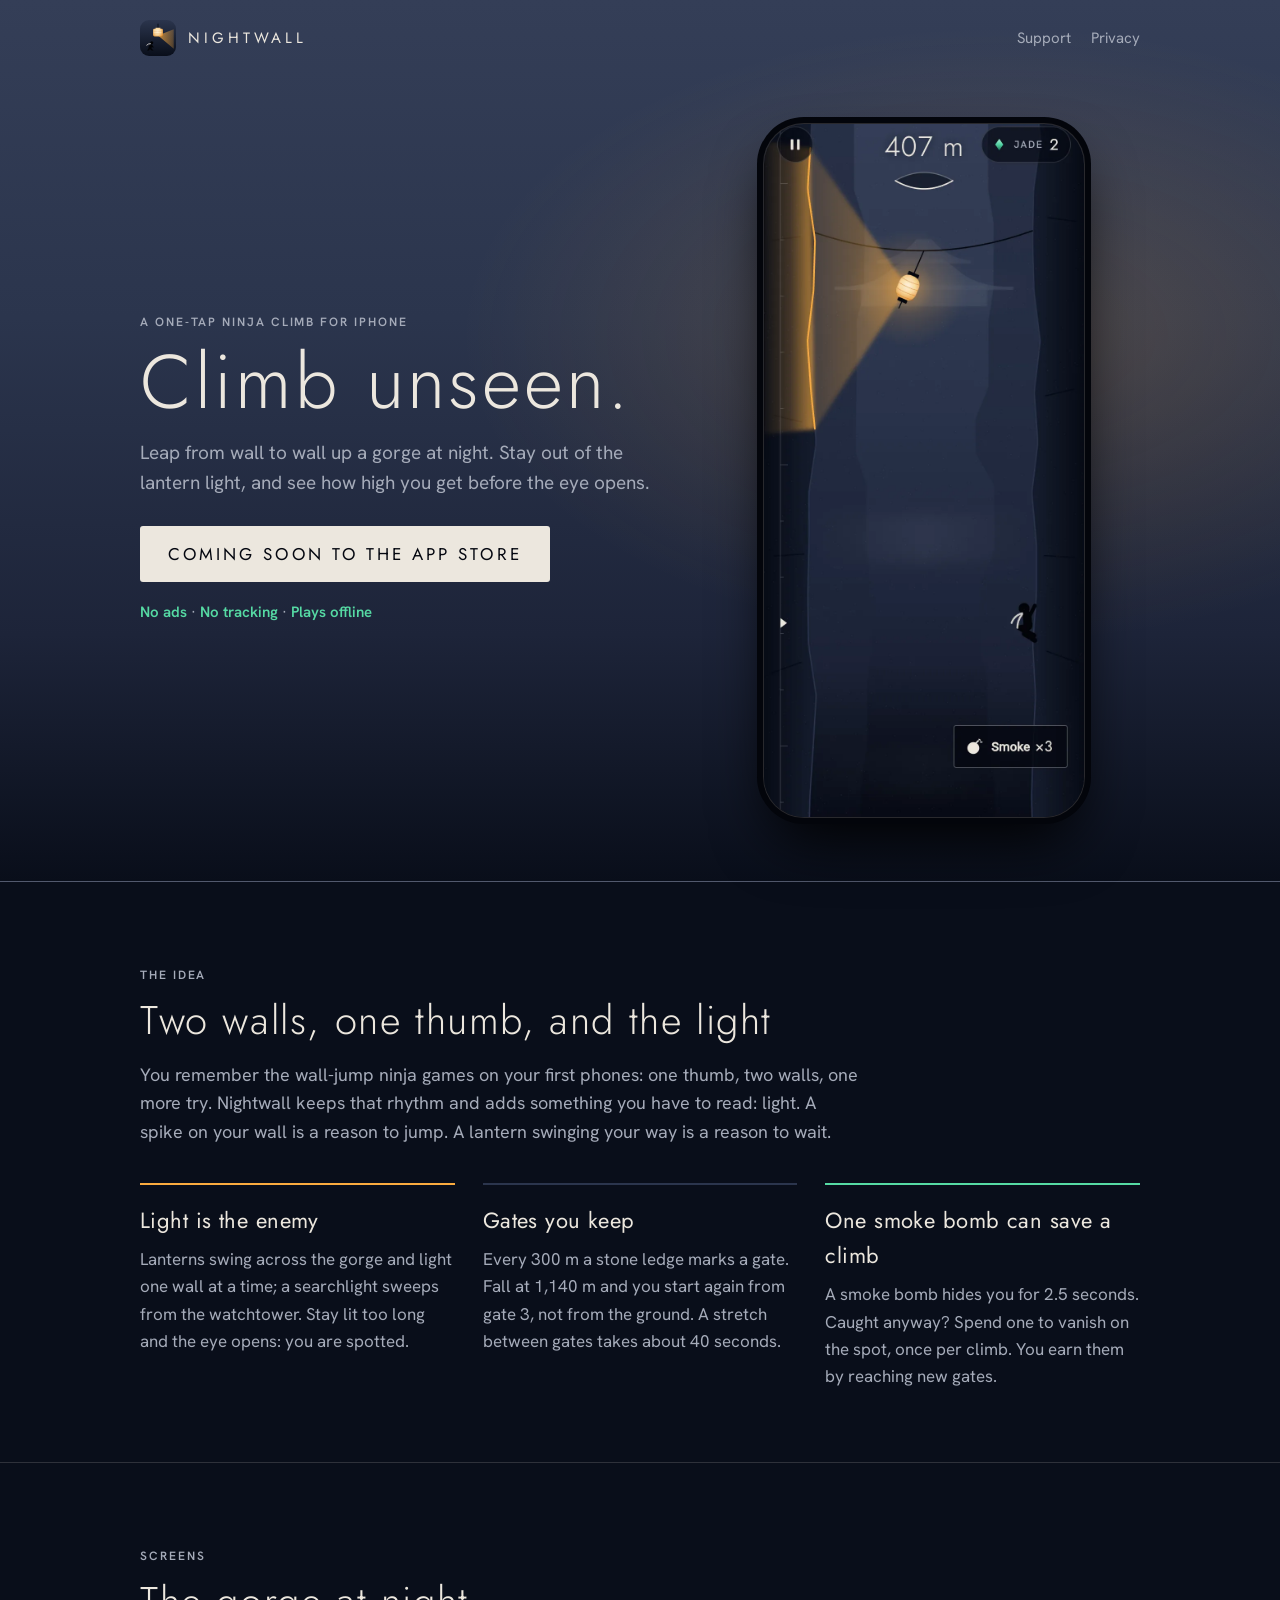
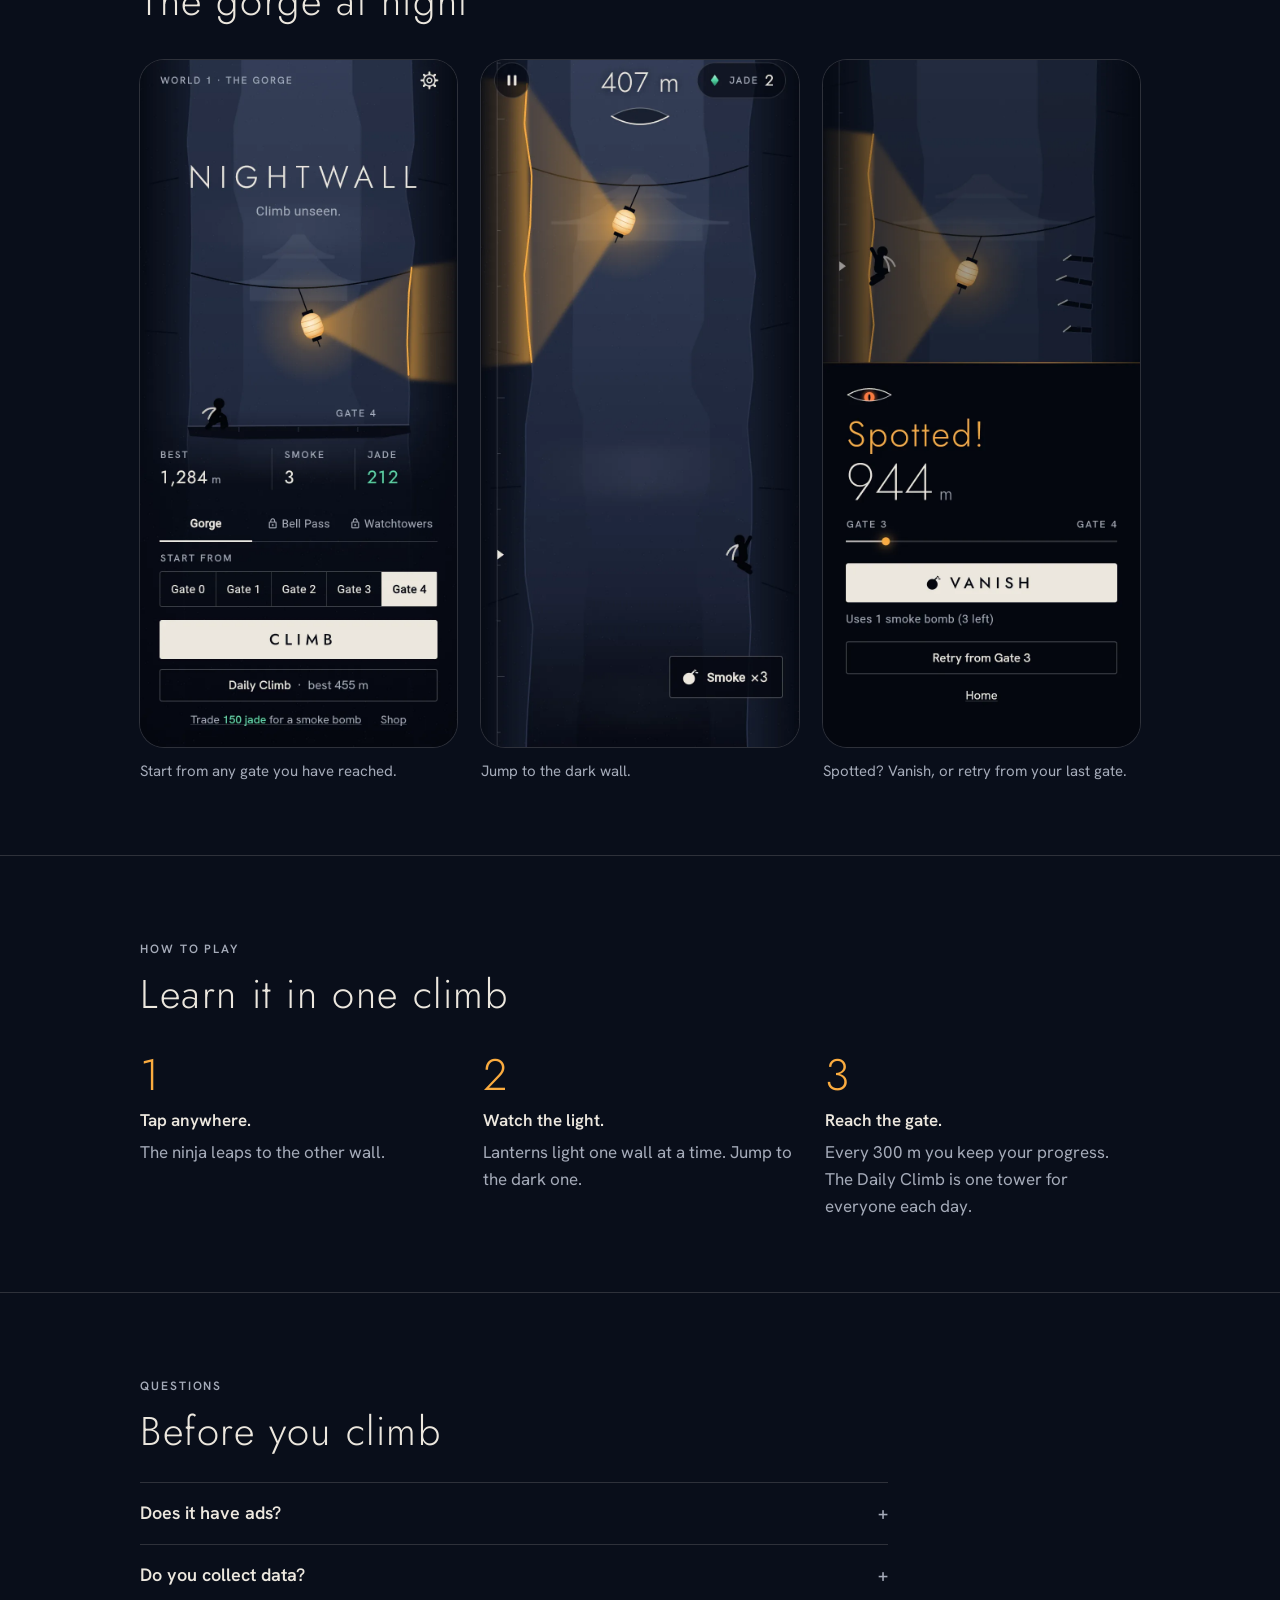
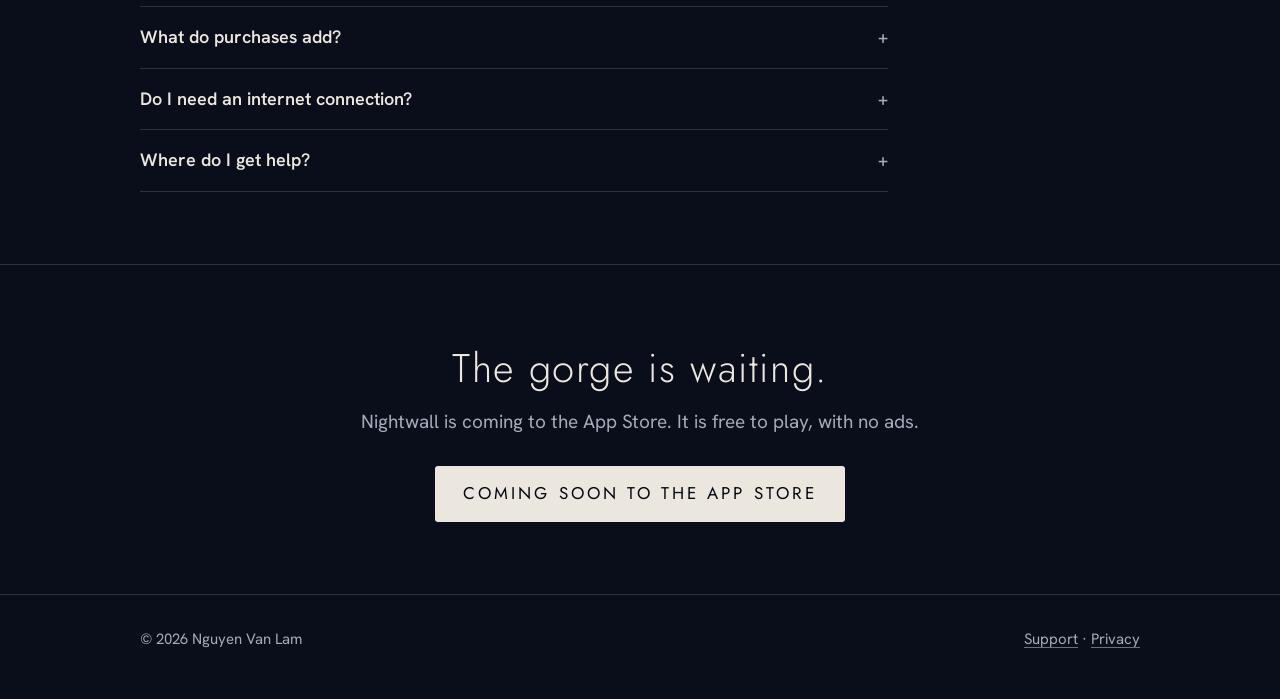
==== index.html @ 2af5da95 "feat: add Nightwall landing, support and privacy pages - Landing page in the game's night palette wi" ====
<!doctype html>
<html lang="en">
<head>
<meta charset="utf-8">
<meta name="viewport" content="width=device-width, initial-scale=1">
<title>Nightwall — Climb unseen. A one-tap ninja climb for iPhone</title>
<meta name="description" content="Nightwall is a one-tap ninja climbing game for iPhone. Leap from wall to wall up a gorge at night and stay out of the lantern light. No ads, no tracking, plays offline.">
<link rel="canonical" href="https://nguyenvanlamm.github.io/nightwall-site/">
<link rel="icon" href="assets/img/favicon.svg" type="image/svg+xml">
<link rel="apple-touch-icon" href="assets/img/apple-touch-icon.png">
<meta name="theme-color" content="#090e1a">
<meta property="og:type" content="website">
<meta property="og:title" content="Nightwall — Climb unseen.">
<meta property="og:description" content="A one-tap ninja climb through a gorge at night. Stay out of the lantern light. No ads, no tracking.">
<meta property="og:image" content="https://nguyenvanlamm.github.io/nightwall-site/assets/img/icon-512.png">
<meta property="og:url" content="https://nguyenvanlamm.github.io/nightwall-site/">
<meta name="twitter:card" content="summary">
<link rel="stylesheet" href="assets/site.css">
<script type="application/ld+json">
{
  "@context": "https://schema.org",
  "@type": "VideoGame",
  "name": "Nightwall",
  "description": "A one-tap ninja climbing game: leap from wall to wall up a gorge at night and stay out of the lantern light.",
  "gamePlatform": "iPhone",
  "applicationCategory": "Game",
  "genre": ["Arcade", "Action"],
  "playMode": "SinglePlayer",
  "url": "https://nguyenvanlamm.github.io/nightwall-site/",
  "image": "https://nguyenvanlamm.github.io/nightwall-site/assets/img/icon-512.png",
  "author": { "@type": "Person", "name": "Nguyen Van Lam" }
}
</script>
</head>
<body>
<header class="hero">
  <div class="wrap">
    <div class="top">
      <a class="brand" href="./"><img src="assets/img/icon.svg" alt="" width="36" height="36"><span>NIGHTWALL</span></a>
      <nav><a href="support.html">Support</a><a href="privacy.html">Privacy</a></nav>
    </div>
    <div class="hero-grid">
      <div>
        <p class="caps">A one-tap ninja climb for iPhone</p>
        <h1>Climb unseen.</h1>
        <p class="lede">Leap from wall to wall up a gorge at night. Stay out of the lantern light, and see how high you get before the eye opens.</p>
        <a class="cta" aria-disabled="true">Coming soon to the App Store</a>
        <p class="trust"><b>No ads</b> · <b>No tracking</b> · <b>Plays offline</b></p>
      </div>
      <div class="phone"><img src="assets/img/game.webp" width="780" height="1688" alt="Nightwall gameplay: the ninja clings to the dark wall while a lantern lights the opposite wall; the height reads 407 m and the detection eye is closed."></div>
    </div>
  </div>
</header>

<main>
  <section>
    <div class="wrap">
      <p class="caps">The idea</p>
      <h2>Two walls, one thumb, and the light</h2>
      <p class="intro">You remember the wall-jump ninja games on your first phones: one thumb, two walls, one more try. Nightwall keeps that rhythm and adds something you have to read: light. A spike on your wall is a reason to jump. A lantern swinging your way is a reason to wait.</p>
      <div class="features">
        <div class="feature light">
          <h3>Light is the enemy</h3>
          <p>Lanterns swing across the gorge and light one wall at a time; a searchlight sweeps from the watchtower. Stay lit too long and the eye opens: you are spotted.</p>
        </div>
        <div class="feature">
          <h3>Gates you keep</h3>
          <p>Every 300 m a stone ledge marks a gate. Fall at 1,140 m and you start again from gate 3, not from the ground. A stretch between gates takes about 40 seconds.</p>
        </div>
        <div class="feature jade">
          <h3>One smoke bomb can save a climb</h3>
          <p>A smoke bomb hides you for 2.5 seconds. Caught anyway? Spend one to vanish on the spot, once per climb. You earn them by reaching new gates.</p>
        </div>
      </div>
    </div>
  </section>

  <section>
    <div class="wrap">
      <p class="caps">Screens</p>
      <h2>The gorge at night</h2>
      <div class="shots">
        <figure><img src="assets/img/home.webp" width="780" height="1688" loading="lazy" alt="Home screen: the title Nightwall over the gorge at gate 4, with best height, smoke bombs, jade and the Climb button."><figcaption>Start from any gate you have reached.</figcaption></figure>
        <figure><img src="assets/img/game.webp" width="780" height="1688" loading="lazy" alt="Climbing: a lantern lights one wall while the ninja waits on the dark one."><figcaption>Jump to the dark wall.</figcaption></figure>
        <figure><img src="assets/img/spotted.webp" width="780" height="1688" loading="lazy" alt="Spotted: the ninja caught in amber light, the run ending at 944 m with Vanish and Retry from Gate 3."><figcaption>Spotted? Vanish, or retry from your last gate.</figcaption></figure>
      </div>
    </div>
  </section>

  <section>
    <div class="wrap">
      <p class="caps">How to play</p>
      <h2>Learn it in one climb</h2>
      <ol class="steps">
        <li><b>Tap anywhere.</b><span>The ninja leaps to the other wall.</span></li>
        <li><b>Watch the light.</b><span>Lanterns light one wall at a time. Jump to the dark one.</span></li>
        <li><b>Reach the gate.</b><span>Every 300 m you keep your progress. The Daily Climb is one tower for everyone each day.</span></li>
      </ol>
    </div>
  </section>

  <section>
    <div class="wrap">
      <p class="caps">Questions</p>
      <h2>Before you climb</h2>
      <div class="faq">
        <details><summary>Does it have ads?</summary><p>No. There are no ads anywhere in Nightwall, and no ad-based rewards.</p></details>
        <details><summary>Do you collect data?</summary><p>No. Your progress is stored only on your device. There is no account, no analytics and no tracking. Purchases go through Apple; we never see your payment details. Read the <a href="privacy.html">privacy policy</a>.</p></details>
        <details><summary>What do purchases add?</summary><p>The game is free to play. Full Tower, a one-time purchase, opens two more worlds: The Bell Pass and The Watchtowers. Smoke-bomb packs add 5 or 15 smoke bombs. You can restore purchases on a new device from the settings on the home screen.</p></details>
        <details><summary>Do I need an internet connection?</summary><p>No. Nightwall plays fully offline. The App Store is only needed to make or restore a purchase.</p></details>
        <details><summary>Where do I get help?</summary><p>See the <a href="support.html">support page</a>, or write to <a href="mailto:lamnv260398@gmail.com">lamnv260398@gmail.com</a>.</p></details>
      </div>
    </div>
  </section>

  <section class="final">
    <div class="wrap">
      <h2>The gorge is waiting.</h2>
      <p class="lede">Nightwall is coming to the App Store. It is free to play, with no ads.</p>
      <a class="cta" aria-disabled="true">Coming soon to the App Store</a>
    </div>
  </section>
</main>

<div class="wrap">
  <footer>
    <span>© 2026 Nguyen Van Lam</span>
    <span><a href="support.html">Support</a> · <a href="privacy.html">Privacy</a></span>
  </footer>
</div>
</body>
</html>
---- assets/site.css ----
/* Nightwall site — same palette and type as the game (direction B). Fonts are self-hosted
   (OFL, see assets/fonts/*_ofl.txt) so the site makes no third-party requests. */
@font-face { font-family: Jost; font-weight: 300; font-display: swap; src: url(fonts/jost_300.ttf) format("truetype"); }
@font-face { font-family: Jost; font-weight: 400; font-display: swap; src: url(fonts/jost_400.ttf) format("truetype"); }
@font-face { font-family: "Hanken Grotesk"; font-weight: 400; font-display: swap; src: url(fonts/hanken_grotesk_400.ttf) format("truetype"); }
@font-face { font-family: "Hanken Grotesk"; font-weight: 600; font-display: swap; src: url(fonts/hanken_grotesk_600.ttf) format("truetype"); }

:root {
  --ink0: #040710; --ink1: #090e1a; --ink2: #121828; --ink3: #1d2439; --ink4: #2b354d;
  --mist: #a5abb9; --bone: #ece7de; --amber: #faab3f; --jade: #56daa4;
  --line: rgba(236, 231, 222, 0.16);
}
* { box-sizing: border-box; }
html { background: var(--ink1); }
body {
  margin: 0; color: var(--bone); background: var(--ink1);
  font: 17px/1.6 "Hanken Grotesk", system-ui, -apple-system, sans-serif;
  -webkit-font-smoothing: antialiased;
}
a { color: var(--bone); text-decoration-color: rgba(236, 231, 222, 0.45); text-underline-offset: 3px; }
a:hover { color: var(--amber); }
.caps { font-size: 12px; font-weight: 600; letter-spacing: 0.16em; text-transform: uppercase; color: var(--mist); }
.wrap { max-width: 1040px; margin: 0 auto; padding: 0 20px; }

/* top bar */
.top { display: flex; align-items: center; justify-content: space-between; padding: 20px 0; }
.brand { display: flex; align-items: center; gap: 12px; text-decoration: none; }
.brand img { width: 36px; height: 36px; border-radius: 9px; }
.brand span { font-family: Jost; font-weight: 400; letter-spacing: 0.26em; font-size: 15px; }
.top nav a { margin-left: 20px; font-size: 15px; color: var(--mist); text-decoration: none; }
.top nav a:hover { color: var(--bone); }

/* hero: the gorge itself, lit from one side */
.hero {
  background:
    radial-gradient(60% 50% at 78% 38%, rgba(250, 171, 63, 0.18), transparent 70%),
    linear-gradient(#343e57, #2b354d 36%, #1d2439 72%, #090e1a);
  border-bottom: 1px solid var(--line);
}
.hero-grid { display: grid; grid-template-columns: 1.1fr 0.9fr; gap: 40px; align-items: center; padding: 48px 0 64px; }
h1 {
  font-family: Jost; font-weight: 300; font-size: clamp(44px, 7vw, 76px); line-height: 1.02;
  letter-spacing: 0.04em; margin: 12px 0 16px;
}
.lede { font-size: 19px; color: var(--mist); max-width: 30em; margin: 0 0 28px; }
.cta {
  display: inline-flex; align-items: center; gap: 12px; min-height: 56px; padding: 0 28px;
  background: var(--bone); color: var(--ink0); border-radius: 3px; text-decoration: none;
  font-family: Jost; font-weight: 400; font-size: 17px; letter-spacing: 0.18em; text-transform: uppercase;
}
.cta:hover { color: var(--ink0); background: #fff; }
.cta[aria-disabled="true"] { cursor: default; }
.trust { margin-top: 18px; font-size: 15px; color: var(--mist); }
.trust b { color: var(--jade); font-weight: 600; }
.phone { justify-self: center; width: min(320px, 80vw); border-radius: 40px; overflow: hidden; box-shadow: 0 0 0 1px var(--line), 0 0 0 7px #03050b, 0 30px 60px -10px #000; }
.phone img { display: block; width: 100%; height: auto; }

section { padding: 72px 0; border-bottom: 1px solid var(--line); }
h2 { font-family: Jost; font-weight: 300; font-size: clamp(30px, 4vw, 40px); letter-spacing: 0.04em; line-height: 1.15; margin: 8px 0 16px; }
.intro { max-width: 40em; color: var(--mist); font-size: 18px; }

.features { display: grid; grid-template-columns: repeat(3, 1fr); gap: 28px; margin-top: 36px; }
.feature { border-top: 2px solid var(--ink4); padding-top: 18px; }
.feature.light { border-top-color: var(--amber); }
.feature.jade { border-top-color: var(--jade); }
.feature h3 { font-family: Jost; font-weight: 400; font-size: 22px; margin: 0 0 8px; letter-spacing: 0.02em; }
.feature p { margin: 0; color: var(--mist); }

.shots { display: grid; grid-template-columns: repeat(3, 1fr); gap: 24px; margin-top: 36px; }
.shots figure { margin: 0; }
.shots img { width: 100%; height: auto; border-radius: 24px; box-shadow: 0 0 0 1px var(--line); display: block; }
.shots figcaption { margin-top: 12px; font-size: 15px; color: var(--mist); }

.steps { list-style: none; counter-reset: s; padding: 0; margin: 36px 0 0; display: grid; grid-template-columns: repeat(3, 1fr); gap: 28px; }
.steps li { counter-increment: s; }
.steps li::before { content: counter(s); display: block; font-family: Jost; font-weight: 300; font-size: 44px; color: var(--amber); line-height: 1; margin-bottom: 10px; }
.steps b { display: block; font-weight: 600; margin-bottom: 4px; }
.steps span { color: var(--mist); }

.faq { max-width: 44em; margin-top: 28px; }
.faq details { border-top: 1px solid var(--line); padding: 16px 0; }
.faq details:last-child { border-bottom: 1px solid var(--line); }
.faq summary { cursor: pointer; font-weight: 600; font-size: 18px; list-style: none; }
.faq summary::-webkit-details-marker { display: none; }
.faq summary::after { content: "+"; float: right; color: var(--mist); }
.faq details[open] summary::after { content: "–"; }
.faq p { color: var(--mist); margin: 10px 0 0; }

.final { text-align: center; }
.final .lede { margin-left: auto; margin-right: auto; }
footer { padding: 32px 0 48px; color: var(--mist); font-size: 15px; display: flex; flex-wrap: wrap; gap: 8px 24px; justify-content: space-between; }
footer a { color: var(--mist); }

/* document pages (privacy, support) */
.doc { max-width: 680px; margin: 0 auto; padding: 24px 20px 64px; }
.doc h1 { font-size: clamp(36px, 6vw, 48px); margin-top: 24px; }
.doc h2 { font-size: 24px; margin: 36px 0 8px; }
.doc p, .doc li { color: #d6d1c8; }
.doc .muted { color: var(--mist); }
.doc hr { border: 0; border-top: 1px solid var(--line); margin: 36px 0; }

@media (max-width: 820px) {
  .hero-grid { grid-template-columns: 1fr; padding-top: 24px; }
  .features, .steps, .shots { grid-template-columns: 1fr; }
  .shots { max-width: 360px; margin-left: auto; margin-right: auto; }
  section { padding: 56px 0; }
  .cta { letter-spacing: 0.08em; font-size: 15px; padding: 0 20px; }
}
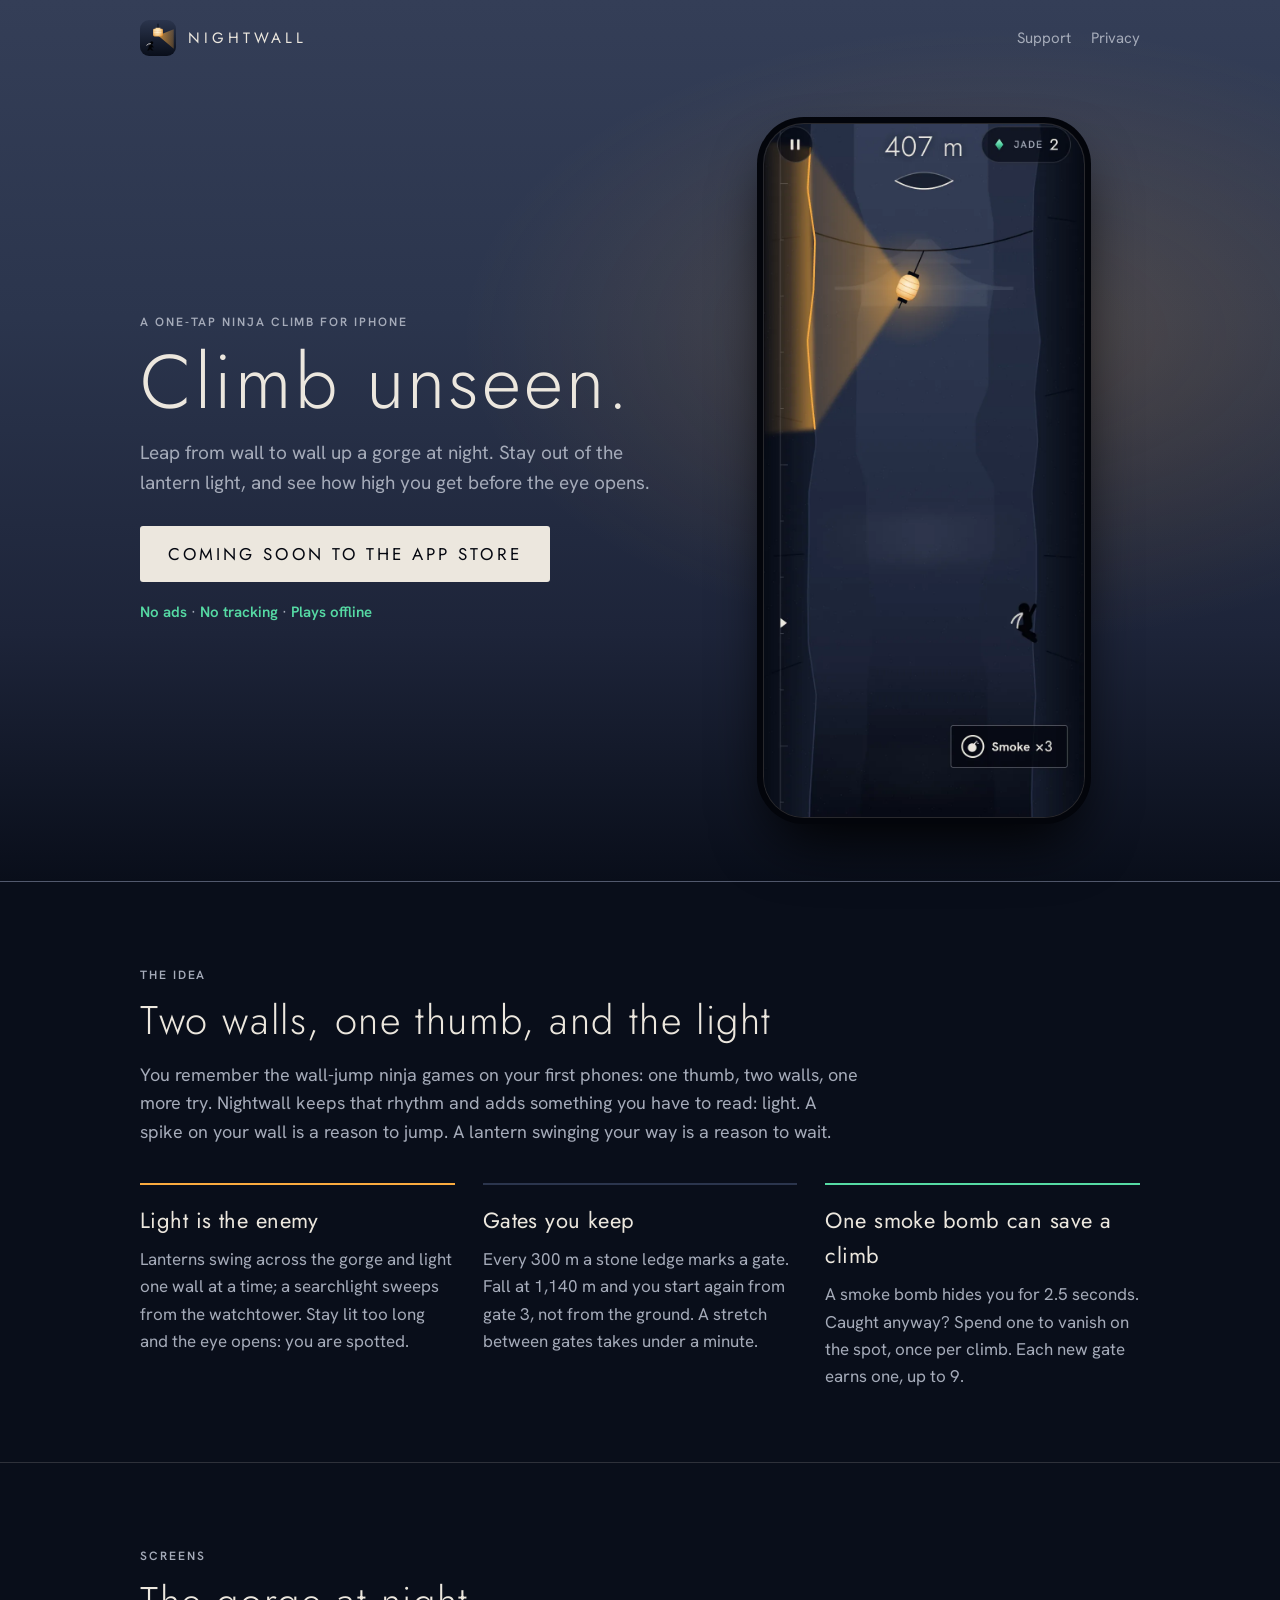
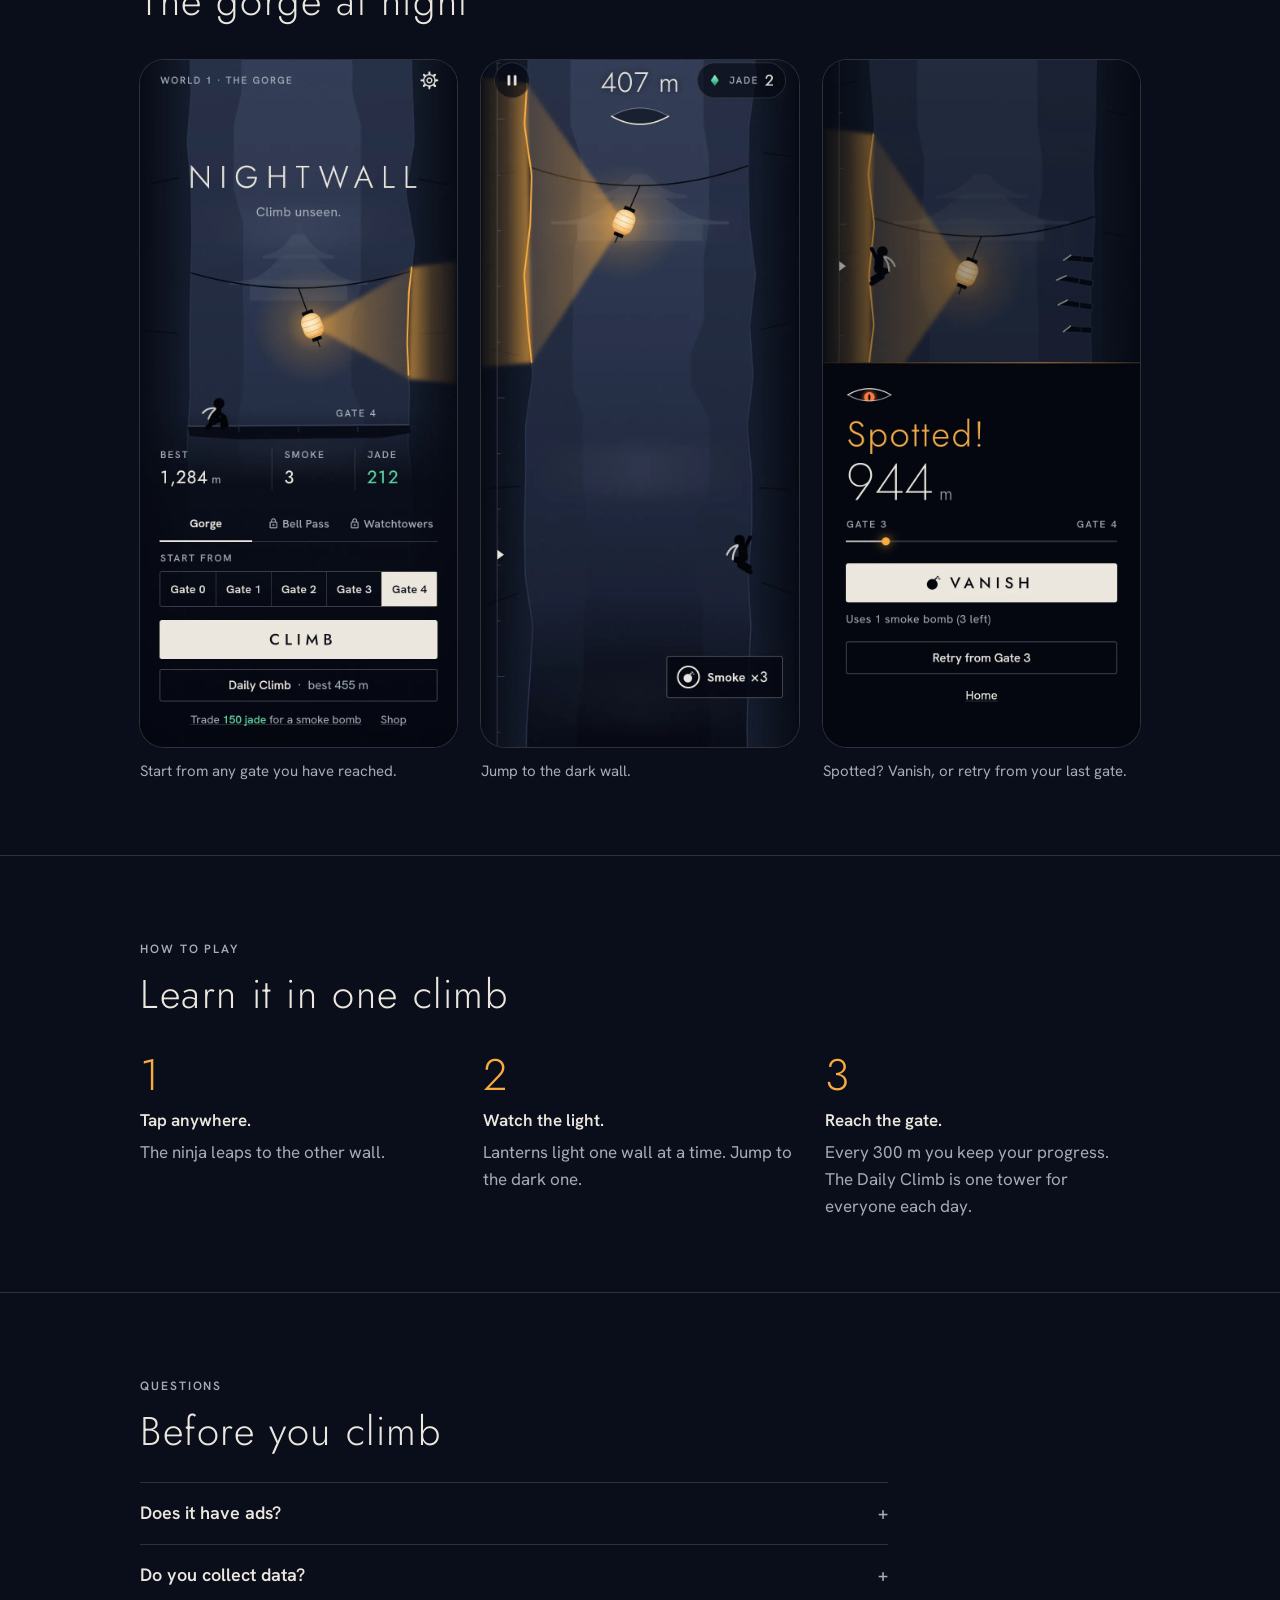
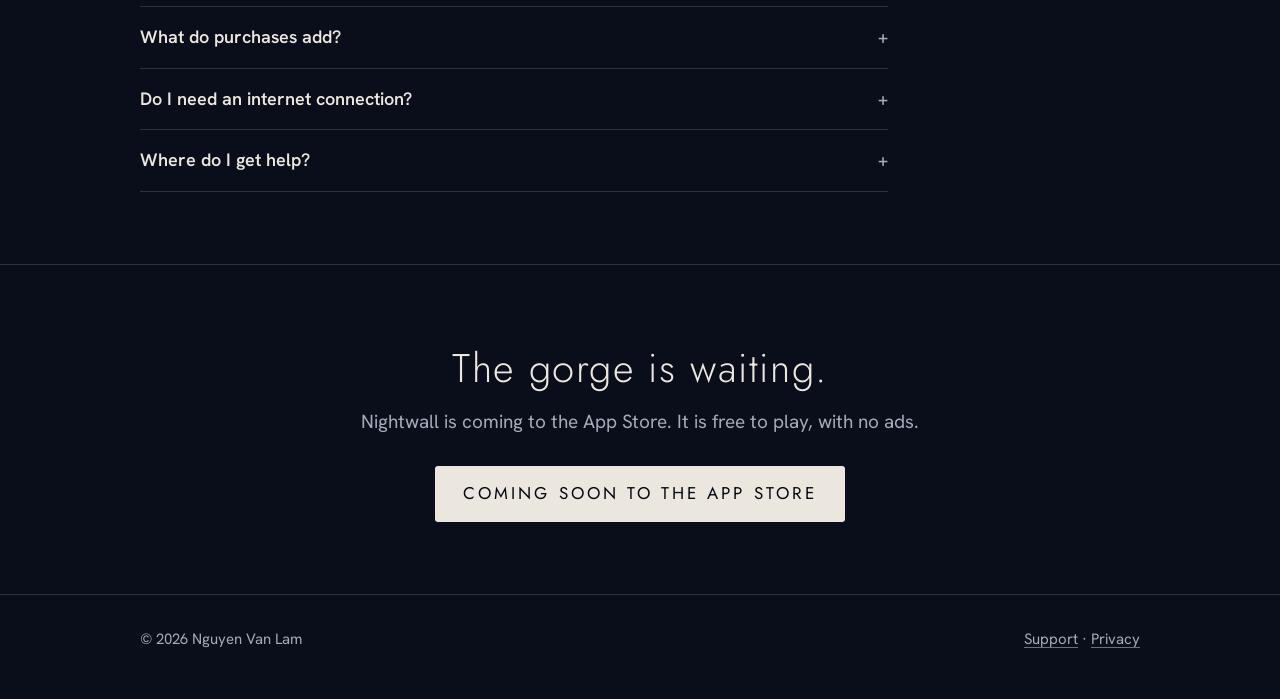
==== commit 8af43159: "fix: refresh screenshots with the shipped font and correct two claims - recapture home, game and spo" ====
--- a/index.html
+++ b/index.html
@@ -65,11 +65,11 @@
         </div>
         <div class="feature">
           <h3>Gates you keep</h3>
-          <p>Every 300 m a stone ledge marks a gate. Fall at 1,140 m and you start again from gate 3, not from the ground. A stretch between gates takes about 40 seconds.</p>
+          <p>Every 300 m a stone ledge marks a gate. Fall at 1,140 m and you start again from gate 3, not from the ground. A stretch between gates takes under a minute.</p>
         </div>
         <div class="feature jade">
           <h3>One smoke bomb can save a climb</h3>
-          <p>A smoke bomb hides you for 2.5 seconds. Caught anyway? Spend one to vanish on the spot, once per climb. You earn them by reaching new gates.</p>
+          <p>A smoke bomb hides you for 2.5 seconds. Caught anyway? Spend one to vanish on the spot, once per climb. Each new gate earns one, up to 9.</p>
         </div>
       </div>
     </div>
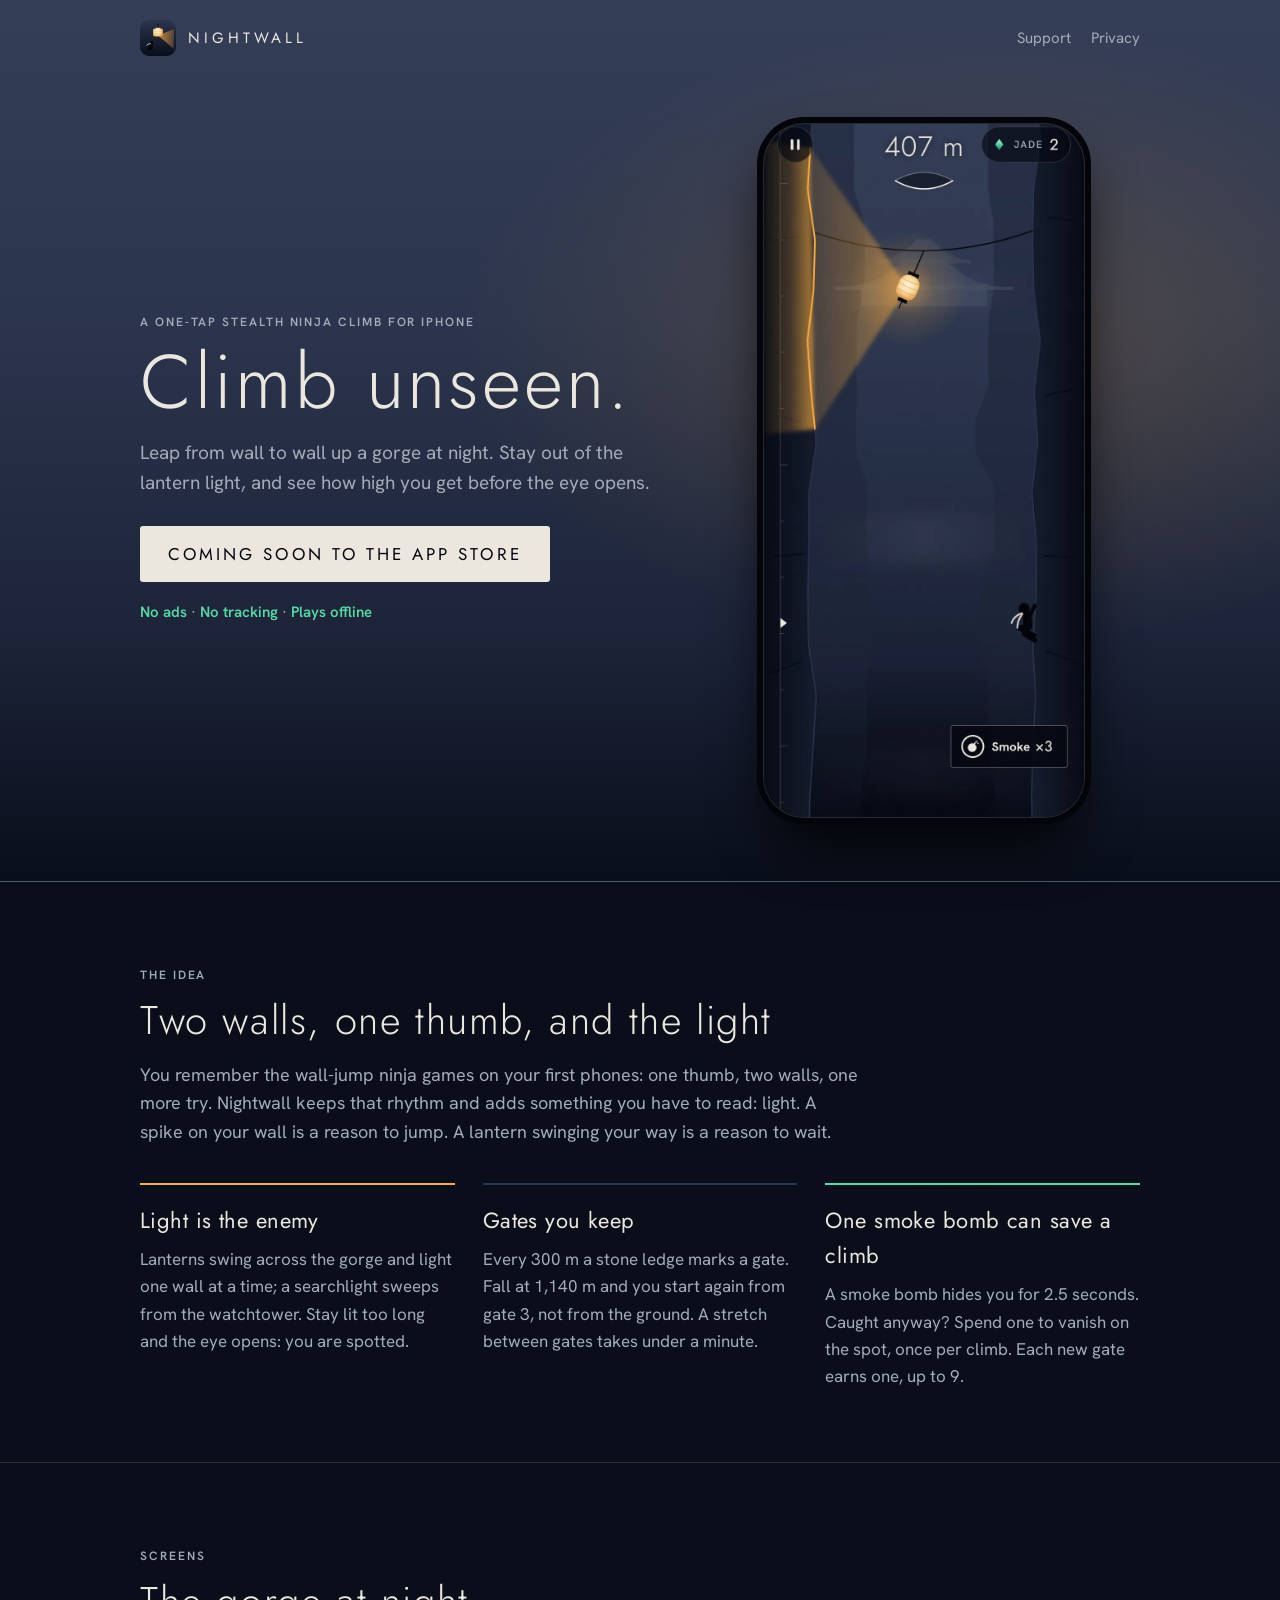
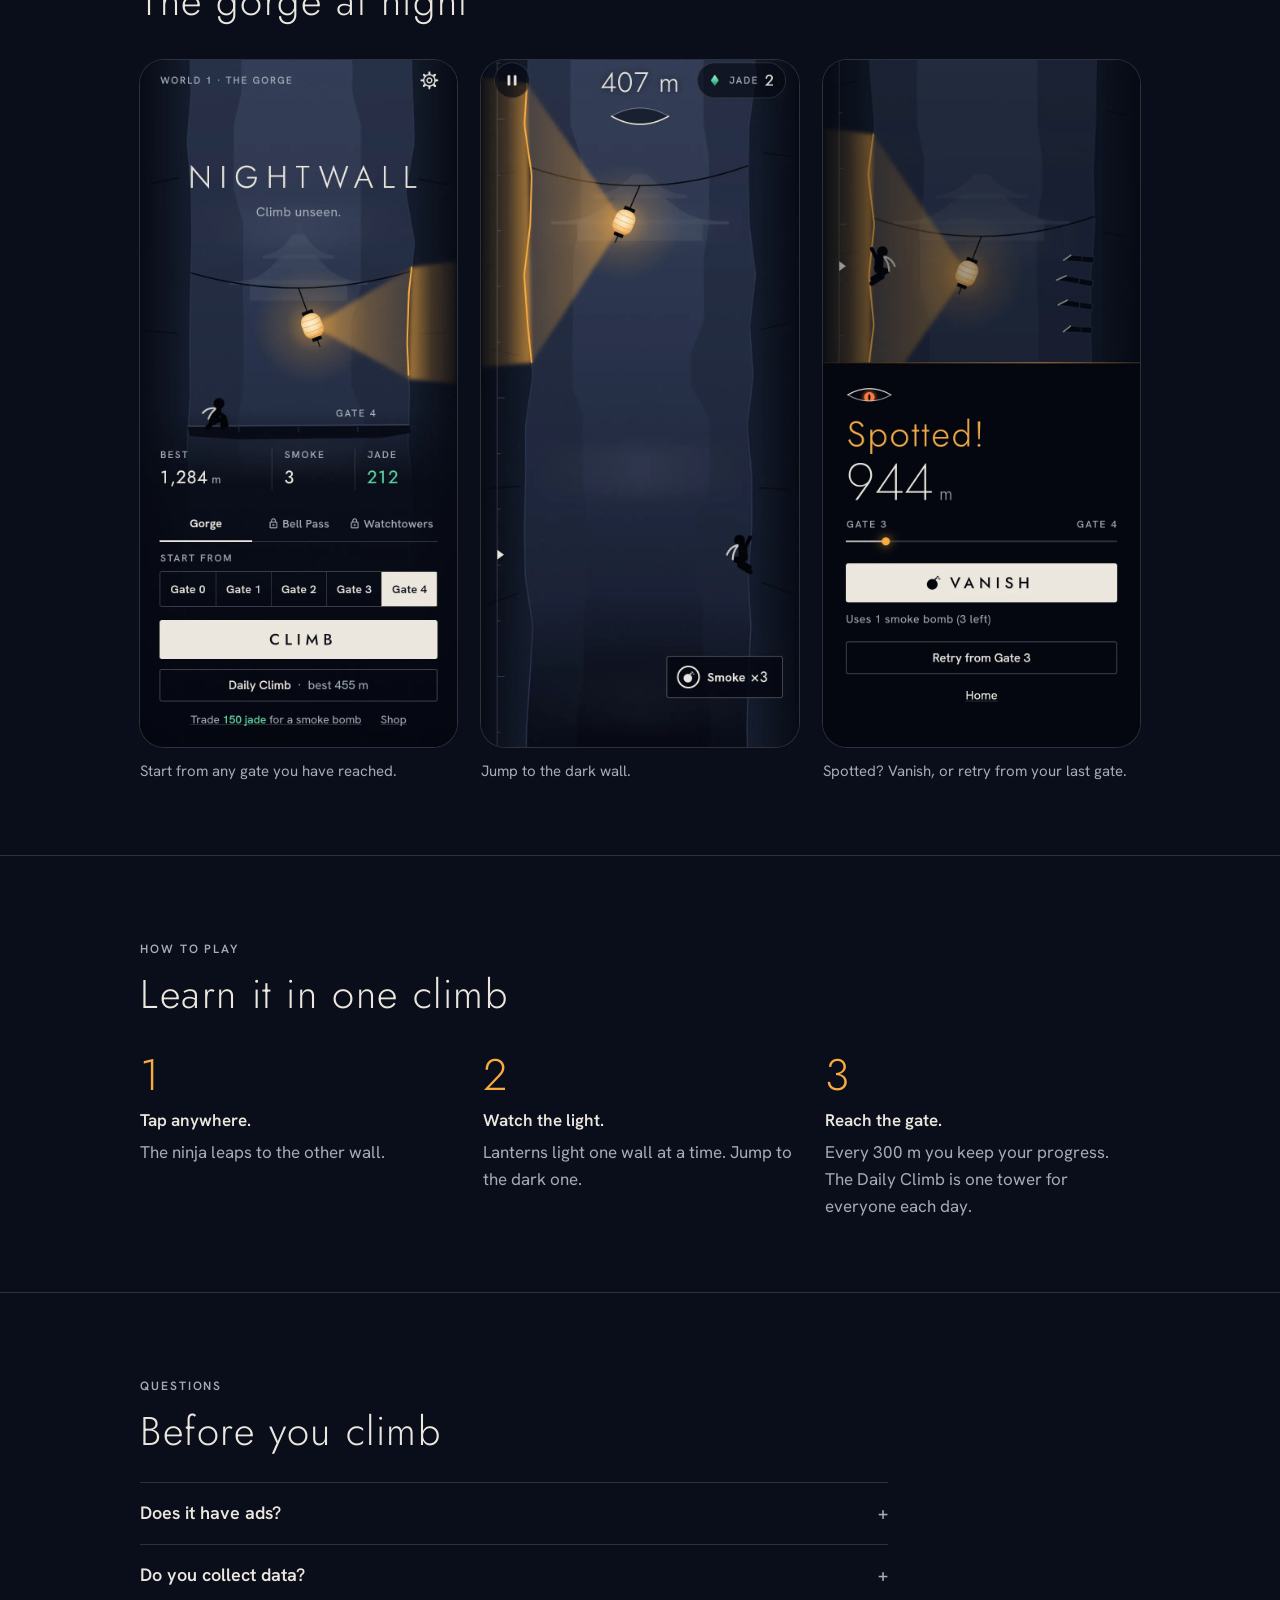
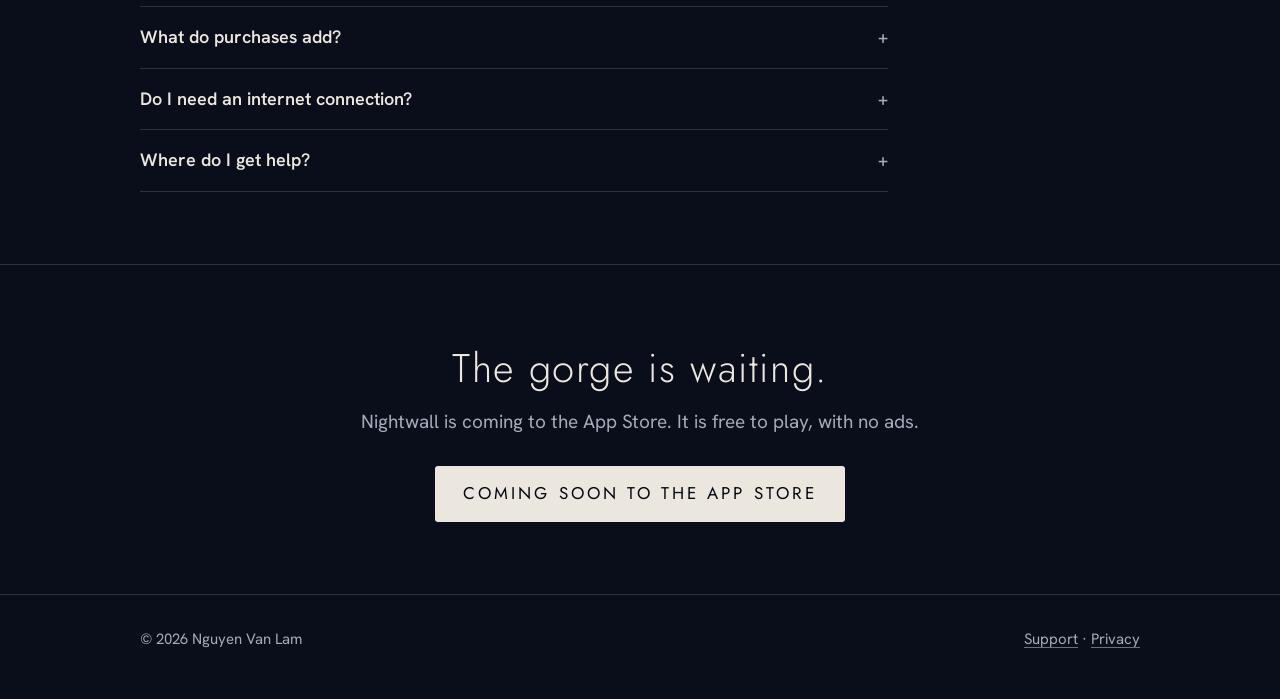
==== commit fb105095: "feat: improve search and AI discovery - title, description and caps line carry the App Store name an" ====
--- a/index.html
+++ b/index.html
@@ -3,32 +3,125 @@
 <head>
 <meta charset="utf-8">
 <meta name="viewport" content="width=device-width, initial-scale=1">
-<title>Nightwall — Climb unseen. A one-tap ninja climb for iPhone</title>
-<meta name="description" content="Nightwall is a one-tap ninja climbing game for iPhone. Leap from wall to wall up a gorge at night and stay out of the lantern light. No ads, no tracking, plays offline.">
+<title>Nightwall: Stealth Ninja Climb for iPhone — Climb unseen.</title>
+<meta name="description" content="A one-tap stealth ninja climb for iPhone. Leap between cliff walls up a gorge at night and stay out of the lantern light. No ads, no tracking, plays offline.">
 <link rel="canonical" href="https://nguyenvanlamm.github.io/nightwall-site/">
+<link rel="alternate" type="text/markdown" href="index.html.md">
+<link rel="describedby" href="llms.txt">
 <link rel="icon" href="assets/img/favicon.svg" type="image/svg+xml">
 <link rel="apple-touch-icon" href="assets/img/apple-touch-icon.png">
 <meta name="theme-color" content="#090e1a">
 <meta property="og:type" content="website">
-<meta property="og:title" content="Nightwall — Climb unseen.">
-<meta property="og:description" content="A one-tap ninja climb through a gorge at night. Stay out of the lantern light. No ads, no tracking.">
-<meta property="og:image" content="https://nguyenvanlamm.github.io/nightwall-site/assets/img/icon-512.png">
+<meta property="og:site_name" content="Nightwall">
+<meta property="og:locale" content="en_US">
+<meta property="og:title" content="Nightwall: Stealth Ninja Climb · Climb unseen.">
+<meta property="og:description" content="A one-tap ninja climb through a gorge at night. Stay out of the lantern light. No ads, no tracking, plays offline.">
 <meta property="og:url" content="https://nguyenvanlamm.github.io/nightwall-site/">
-<meta name="twitter:card" content="summary">
+<meta property="og:image" content="https://nguyenvanlamm.github.io/nightwall-site/assets/img/share-card.jpg">
+<meta property="og:image:width" content="1200">
+<meta property="og:image:height" content="630">
+<meta property="og:image:alt" content="Nightwall: Climb unseen. A ninja clings to the dark wall of a night gorge while a lantern lights the other wall.">
+<meta name="twitter:card" content="summary_large_image">
 <link rel="stylesheet" href="assets/site.css">
 <script type="application/ld+json">
 {
   "@context": "https://schema.org",
-  "@type": "VideoGame",
-  "name": "Nightwall",
-  "description": "A one-tap ninja climbing game: leap from wall to wall up a gorge at night and stay out of the lantern light.",
-  "gamePlatform": "iPhone",
-  "applicationCategory": "Game",
-  "genre": ["Arcade", "Action"],
-  "playMode": "SinglePlayer",
-  "url": "https://nguyenvanlamm.github.io/nightwall-site/",
-  "image": "https://nguyenvanlamm.github.io/nightwall-site/assets/img/icon-512.png",
-  "author": { "@type": "Person", "name": "Nguyen Van Lam" }
+  "@graph": [
+    {
+      "@type": "WebSite",
+      "@id": "https://nguyenvanlamm.github.io/nightwall-site/#website",
+      "name": "Nightwall",
+      "url": "https://nguyenvanlamm.github.io/nightwall-site/",
+      "inLanguage": "en",
+      "publisher": {
+        "@id": "https://nguyenvanlamm.github.io/nightwall-site/#author"
+      }
+    },
+    {
+      "@type": "Person",
+      "@id": "https://nguyenvanlamm.github.io/nightwall-site/#author",
+      "name": "Nguyen Van Lam"
+    },
+    {
+      "@type": "VideoGame",
+      "@id": "https://nguyenvanlamm.github.io/nightwall-site/#game",
+      "name": "Nightwall",
+      "alternateName": "Nightwall: Stealth Ninja Climb",
+      "description": "A one-tap stealth ninja climbing game: leap from wall to wall up a gorge at night and stay out of the lantern light. Gates every 300 meters, a Daily Climb, smoke bombs. No ads, no tracking, plays offline.",
+      "url": "https://nguyenvanlamm.github.io/nightwall-site/",
+      "image": "https://nguyenvanlamm.github.io/nightwall-site/assets/img/share-card.jpg",
+      "screenshot": [
+        "https://nguyenvanlamm.github.io/nightwall-site/assets/img/game.webp",
+        "https://nguyenvanlamm.github.io/nightwall-site/assets/img/spotted.webp",
+        "https://nguyenvanlamm.github.io/nightwall-site/assets/img/home.webp"
+      ],
+      "gamePlatform": "iPhone",
+      "operatingSystem": "iOS 15 or later",
+      "applicationCategory": "GameApplication",
+      "genre": [
+        "Arcade",
+        "Action"
+      ],
+      "playMode": "SinglePlayer",
+      "inLanguage": "en",
+      "isAccessibleForFree": true,
+      "author": {
+        "@id": "https://nguyenvanlamm.github.io/nightwall-site/#author"
+      },
+      "publisher": {
+        "@id": "https://nguyenvanlamm.github.io/nightwall-site/#author"
+      }
+    },
+    {
+      "@type": "FAQPage",
+      "@id": "https://nguyenvanlamm.github.io/nightwall-site/#faq",
+      "isPartOf": {
+        "@id": "https://nguyenvanlamm.github.io/nightwall-site/#website"
+      },
+      "mainEntity": [
+        {
+          "@type": "Question",
+          "name": "Does it have ads?",
+          "acceptedAnswer": {
+            "@type": "Answer",
+            "text": "No. There are no ads anywhere in Nightwall, and no ad-based rewards."
+          }
+        },
+        {
+          "@type": "Question",
+          "name": "Do you collect data?",
+          "acceptedAnswer": {
+            "@type": "Answer",
+            "text": "No. Your progress is stored only on your device. There is no account, no analytics and no tracking. Purchases go through Apple; we never see your payment details."
+          }
+        },
+        {
+          "@type": "Question",
+          "name": "What do purchases add?",
+          "acceptedAnswer": {
+            "@type": "Answer",
+            "text": "The game is free to play. Full Tower, a one-time purchase, opens two more worlds: The Bell Pass and The Watchtowers. Smoke-bomb packs add 5 or 15 smoke bombs. You can restore purchases on a new device from the settings on the home screen."
+          }
+        },
+        {
+          "@type": "Question",
+          "name": "Do I need an internet connection?",
+          "acceptedAnswer": {
+            "@type": "Answer",
+            "text": "No. Nightwall plays fully offline. The App Store is only needed to make or restore a purchase."
+          }
+        },
+        {
+          "@type": "Question",
+          "name": "Where do I get help?",
+          "acceptedAnswer": {
+            "@type": "Answer",
+            "text": "See the support page, or write to lamnv260398@gmail.com."
+          }
+        }
+      ]
+    }
+  ]
 }
 </script>
 </head>
@@ -41,7 +134,7 @@
     </div>
     <div class="hero-grid">
       <div>
-        <p class="caps">A one-tap ninja climb for iPhone</p>
+        <p class="caps">A one-tap stealth ninja climb for iPhone</p>
         <h1>Climb unseen.</h1>
         <p class="lede">Leap from wall to wall up a gorge at night. Stay out of the lantern light, and see how high you get before the eye opens.</p>
         <a class="cta" aria-disabled="true">Coming soon to the App Store</a>
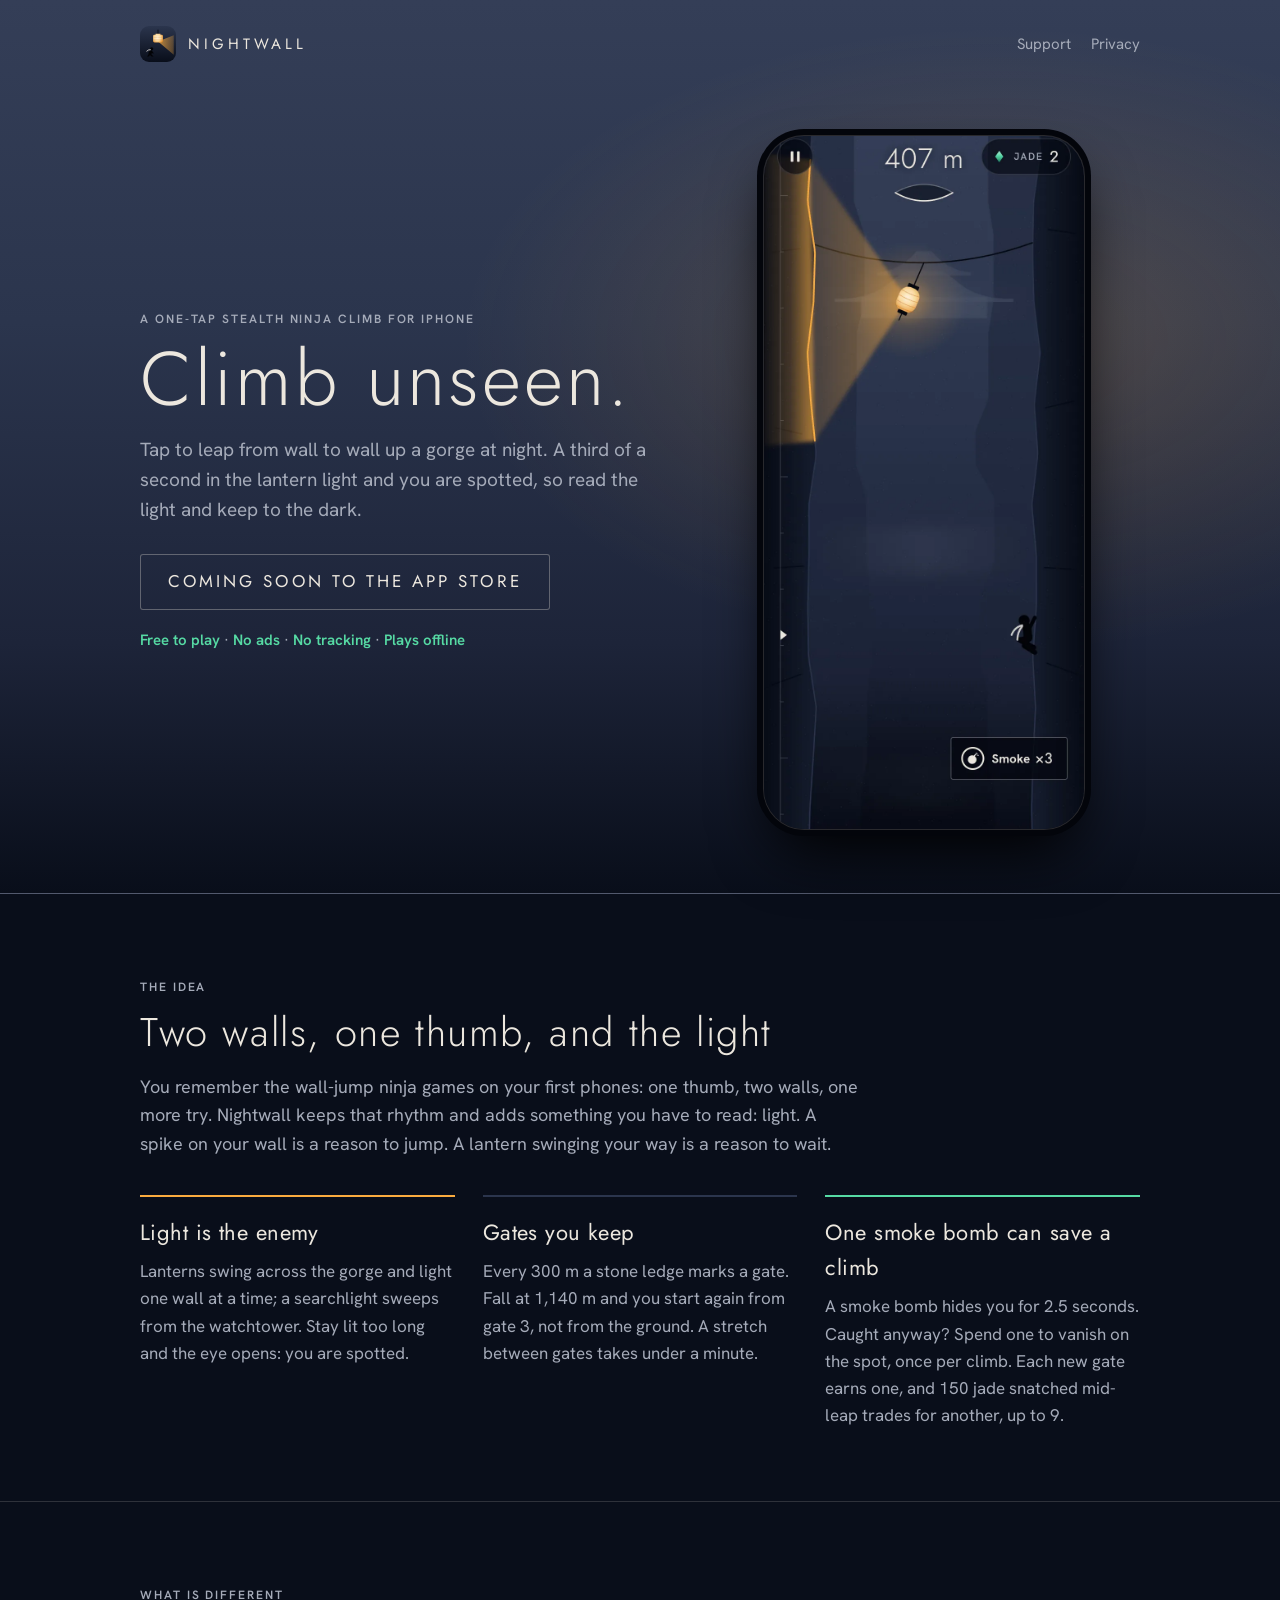
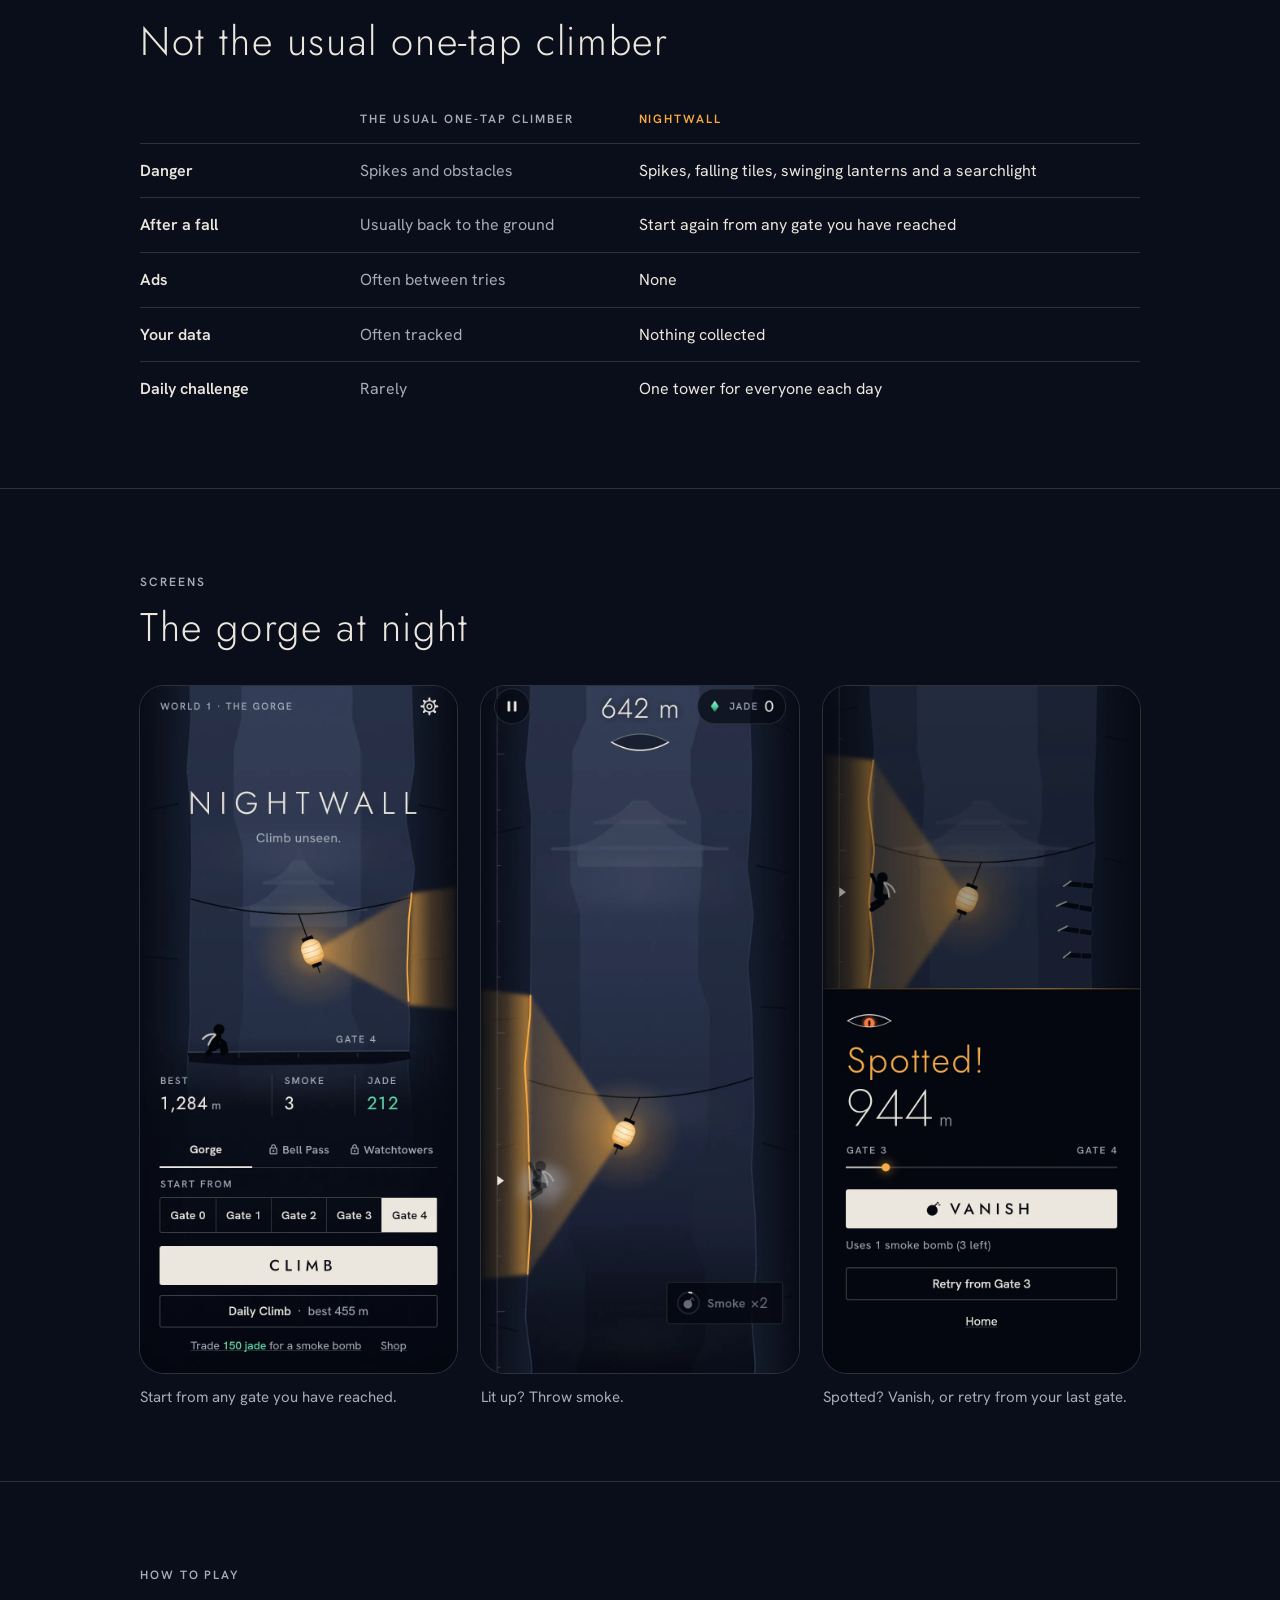
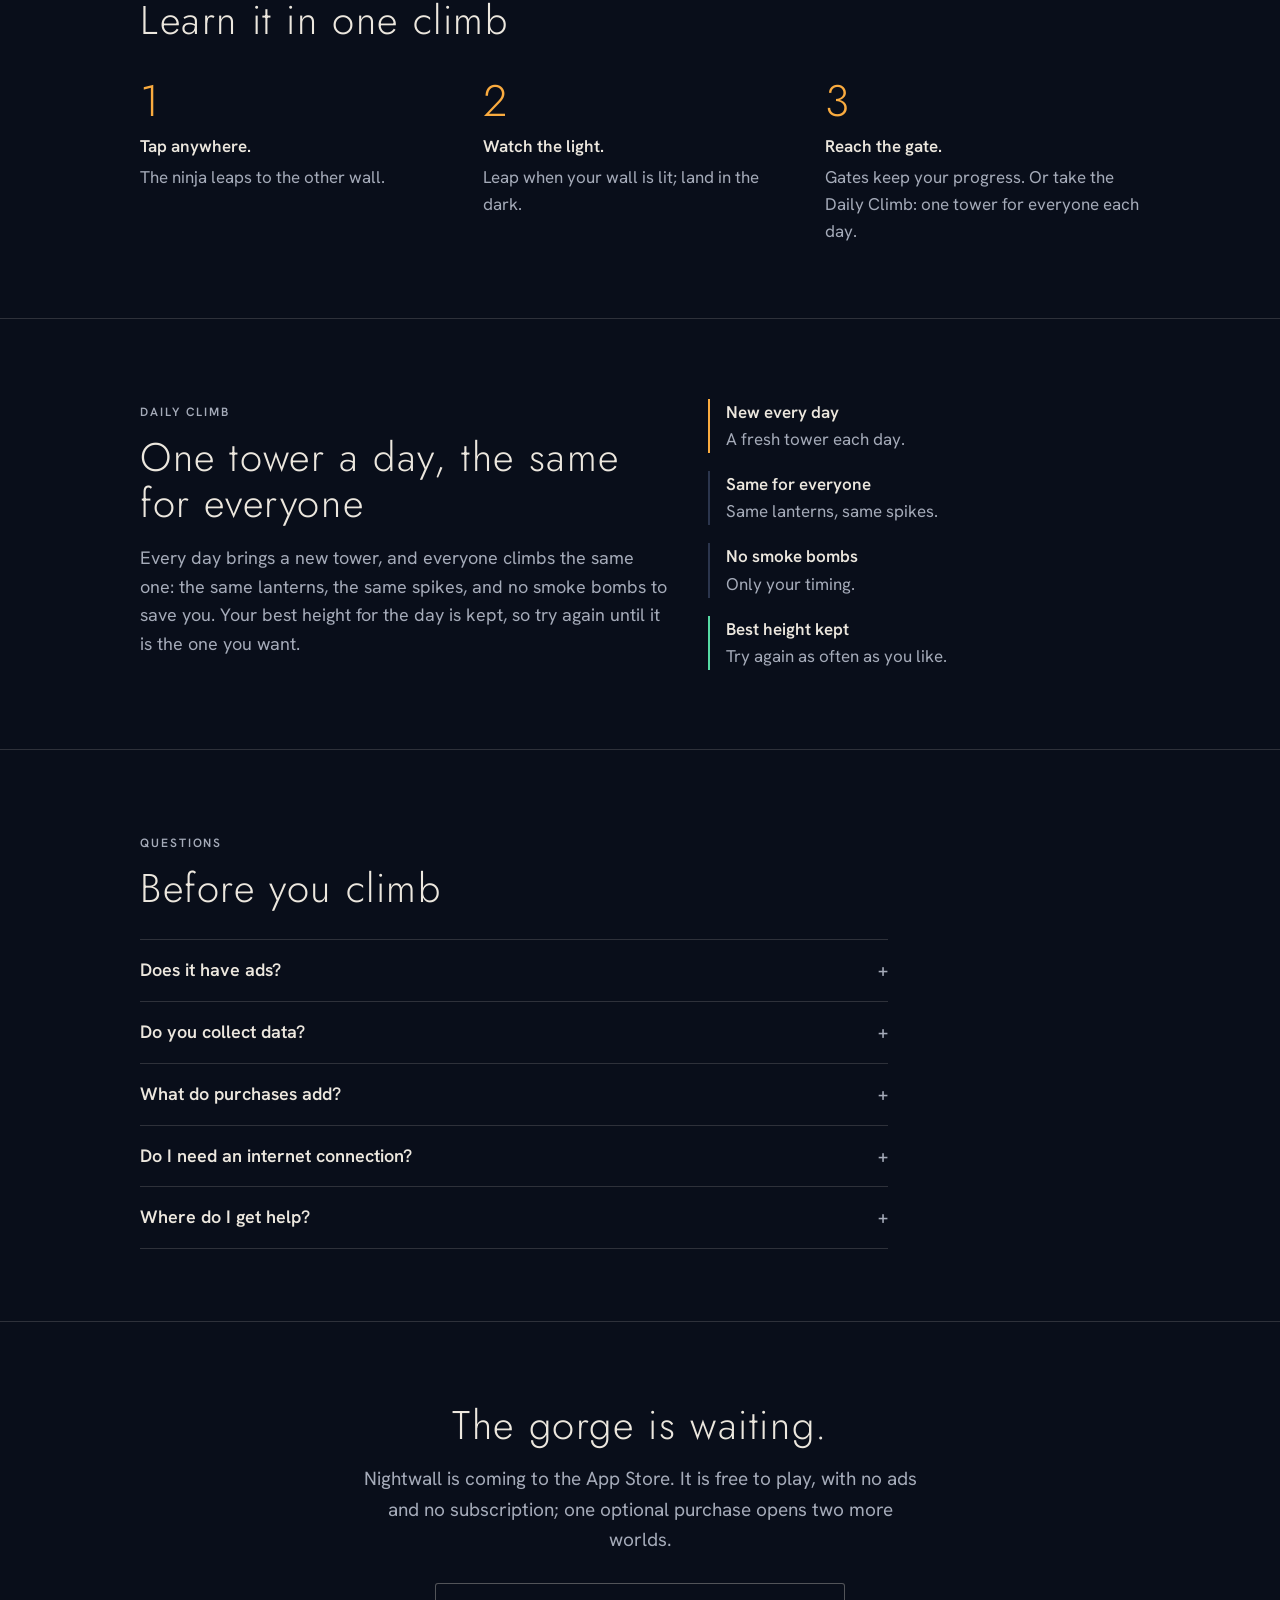
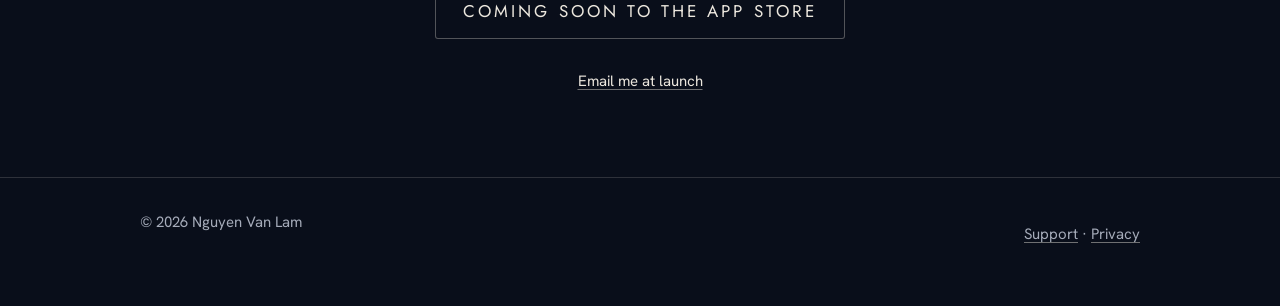
==== commit a59fa1ae: "feat: clearer landing page, Daily Climb and comparison sections - the Coming soon CTA is now an outl" ====
--- a/index.html
+++ b/index.html
@@ -136,9 +136,9 @@
       <div>
         <p class="caps">A one-tap stealth ninja climb for iPhone</p>
         <h1>Climb unseen.</h1>
-        <p class="lede">Leap from wall to wall up a gorge at night. Stay out of the lantern light, and see how high you get before the eye opens.</p>
+        <p class="lede">Tap to leap from wall to wall up a gorge at night. A third of a second in the lantern light and you are spotted, so read the light and keep to the dark.</p>
         <a class="cta" aria-disabled="true">Coming soon to the App Store</a>
-        <p class="trust"><b>No ads</b> · <b>No tracking</b> · <b>Plays offline</b></p>
+        <p class="trust"><b>Free to play</b> · <b>No ads</b> · <b>No tracking</b> · <b>Plays offline</b></p>
       </div>
       <div class="phone"><img src="assets/img/game.webp" width="780" height="1688" alt="Nightwall gameplay: the ninja clings to the dark wall while a lantern lights the opposite wall; the height reads 407 m and the detection eye is closed."></div>
     </div>
@@ -162,8 +162,27 @@
         </div>
         <div class="feature jade">
           <h3>One smoke bomb can save a climb</h3>
-          <p>A smoke bomb hides you for 2.5 seconds. Caught anyway? Spend one to vanish on the spot, once per climb. Each new gate earns one, up to 9.</p>
+          <p>A smoke bomb hides you for 2.5 seconds. Caught anyway? Spend one to vanish on the spot, once per climb. Each new gate earns one, and 150 jade snatched mid-leap trades for another, up to 9.</p>
         </div>
+      </div>
+    </div>
+  </section>
+
+  <section>
+    <div class="wrap">
+      <p class="caps">What is different</p>
+      <h2>Not the usual one-tap climber</h2>
+      <div class="compare-wrap">
+        <table class="compare">
+          <thead><tr><th scope="col"><span class="visually-hidden">Topic</span></th><th scope="col">The usual one-tap climber</th><th scope="col">Nightwall</th></tr></thead>
+          <tbody>
+            <tr><th scope="row">Danger</th><td>Spikes and obstacles</td><td>Spikes, falling tiles, swinging lanterns and a searchlight</td></tr>
+            <tr><th scope="row">After a fall</th><td>Usually back to the ground</td><td>Start again from any gate you have reached</td></tr>
+            <tr><th scope="row">Ads</th><td>Often between tries</td><td>None</td></tr>
+            <tr><th scope="row">Your data</th><td>Often tracked</td><td>Nothing collected</td></tr>
+            <tr><th scope="row">Daily challenge</th><td>Rarely</td><td>One tower for everyone each day</td></tr>
+          </tbody>
+        </table>
       </div>
     </div>
   </section>
@@ -174,7 +193,7 @@
       <h2>The gorge at night</h2>
       <div class="shots">
         <figure><img src="assets/img/home.webp" width="780" height="1688" loading="lazy" alt="Home screen: the title Nightwall over the gorge at gate 4, with best height, smoke bombs, jade and the Climb button."><figcaption>Start from any gate you have reached.</figcaption></figure>
-        <figure><img src="assets/img/game.webp" width="780" height="1688" loading="lazy" alt="Climbing: a lantern lights one wall while the ninja waits on the dark one."><figcaption>Jump to the dark wall.</figcaption></figure>
+        <figure><img src="assets/img/smoke.webp" width="780" height="1688" loading="lazy" alt="Smoke: the ninja hides in a puff of smoke on the lit wall while the eye stays shut; the Smoke button is cooling down."><figcaption>Lit up? Throw smoke.</figcaption></figure>
         <figure><img src="assets/img/spotted.webp" width="780" height="1688" loading="lazy" alt="Spotted: the ninja caught in amber light, the run ending at 944 m with Vanish and Retry from Gate 3."><figcaption>Spotted? Vanish, or retry from your last gate.</figcaption></figure>
       </div>
     </div>
@@ -186,9 +205,25 @@
       <h2>Learn it in one climb</h2>
       <ol class="steps">
         <li><b>Tap anywhere.</b><span>The ninja leaps to the other wall.</span></li>
-        <li><b>Watch the light.</b><span>Lanterns light one wall at a time. Jump to the dark one.</span></li>
-        <li><b>Reach the gate.</b><span>Every 300 m you keep your progress. The Daily Climb is one tower for everyone each day.</span></li>
+        <li><b>Watch the light.</b><span>Leap when your wall is lit; land in the dark.</span></li>
+        <li><b>Reach the gate.</b><span>Gates keep your progress. Or take the Daily Climb: one tower for everyone each day.</span></li>
       </ol>
+    </div>
+  </section>
+
+  <section>
+    <div class="wrap daily">
+      <div>
+        <p class="caps">Daily Climb</p>
+        <h2>One tower a day, the same for everyone</h2>
+        <p class="intro">Every day brings a new tower, and everyone climbs the same one: the same lanterns, the same spikes, and no smoke bombs to save you. Your best height for the day is kept, so try again until it is the one you want.</p>
+      </div>
+      <ul class="facts">
+        <li><b>New every day</b><span>A fresh tower each day.</span></li>
+        <li><b>Same for everyone</b><span>Same lanterns, same spikes.</span></li>
+        <li><b>No smoke bombs</b><span>Only your timing.</span></li>
+        <li><b>Best height kept</b><span>Try again as often as you like.</span></li>
+      </ul>
     </div>
   </section>
 
@@ -209,8 +244,9 @@
   <section class="final">
     <div class="wrap">
       <h2>The gorge is waiting.</h2>
-      <p class="lede">Nightwall is coming to the App Store. It is free to play, with no ads.</p>
+      <p class="lede">Nightwall is coming to the App Store. It is free to play, with no ads and no subscription; one optional purchase opens two more worlds.</p>
       <a class="cta" aria-disabled="true">Coming soon to the App Store</a>
+      <p class="notify"><a href="mailto:lamnv260398@gmail.com?subject=Tell%20me%20when%20Nightwall%20launches">Email me at launch</a></p>
     </div>
   </section>
 </main>
--- a/assets/site.css
+++ b/assets/site.css
@@ -1,9 +1,10 @@
 /* Nightwall site — same palette and type as the game (direction B). Fonts are self-hosted
-   (OFL, see assets/fonts/*_ofl.txt) so the site makes no third-party requests. */
-@font-face { font-family: Jost; font-weight: 300; font-display: swap; src: url(fonts/jost_300.ttf) format("truetype"); }
-@font-face { font-family: Jost; font-weight: 400; font-display: swap; src: url(fonts/jost_400.ttf) format("truetype"); }
-@font-face { font-family: "Hanken Grotesk"; font-weight: 400; font-display: swap; src: url(fonts/hanken_grotesk_400.ttf) format("truetype"); }
-@font-face { font-family: "Hanken Grotesk"; font-weight: 600; font-display: swap; src: url(fonts/hanken_grotesk_600.ttf) format("truetype"); }
+   (OFL, see assets/fonts/*_ofl.txt) so the site makes no third-party requests. WOFF2 first (a third of
+   the TTF size), TTF kept as the fallback. */
+@font-face { font-family: Jost; font-weight: 300; font-display: swap; src: url(fonts/jost_300.woff2) format("woff2"), url(fonts/jost_300.ttf) format("truetype"); }
+@font-face { font-family: Jost; font-weight: 400; font-display: swap; src: url(fonts/jost_400.woff2) format("woff2"), url(fonts/jost_400.ttf) format("truetype"); }
+@font-face { font-family: "Hanken Grotesk"; font-weight: 400; font-display: swap; src: url(fonts/hanken_grotesk_400.woff2) format("woff2"), url(fonts/hanken_grotesk_400.ttf) format("truetype"); }
+@font-face { font-family: "Hanken Grotesk"; font-weight: 600; font-display: swap; src: url(fonts/hanken_grotesk_600.woff2) format("woff2"), url(fonts/hanken_grotesk_600.ttf) format("truetype"); }
 
 :root {
   --ink0: #040710; --ink1: #090e1a; --ink2: #121828; --ink3: #1d2439; --ink4: #2b354d;
@@ -24,11 +25,11 @@
 
 /* top bar */
 .top { display: flex; align-items: center; justify-content: space-between; padding: 20px 0; }
-.brand { display: flex; align-items: center; gap: 12px; text-decoration: none; }
+.brand { display: flex; align-items: center; gap: 12px; min-height: 44px; text-decoration: none; }
 .brand img { width: 36px; height: 36px; border-radius: 9px; }
 .brand span { font-family: Jost; font-weight: 400; letter-spacing: 0.26em; font-size: 15px; }
-.top nav a { margin-left: 20px; font-size: 15px; color: var(--mist); text-decoration: none; }
-.top nav a:hover { color: var(--bone); }
+.top nav a { display: inline-block; padding: 12px 0; margin-left: 20px; font-size: 15px; color: var(--mist); text-decoration: none; }
+.top nav a:hover, .top nav a[aria-current="page"] { color: var(--bone); }
 
 /* hero: the gorge itself, lit from one side */
 .hero {
@@ -49,7 +50,14 @@
   font-family: Jost; font-weight: 400; font-size: 17px; letter-spacing: 0.18em; text-transform: uppercase;
 }
 .cta:hover { color: var(--ink0); background: #fff; }
-.cta[aria-disabled="true"] { cursor: default; }
+/* Until the store link exists the CTA is a status, not a button: outlined, no hover, no pointer.
+   Drop aria-disabled and add the href at launch to get the filled button back. */
+.cta[aria-disabled="true"], .cta[aria-disabled="true"]:hover {
+  background: transparent; color: var(--bone); cursor: default;
+  box-shadow: inset 0 0 0 1px rgba(236, 231, 222, 0.32);
+}
+.notify { margin: 18px 0 0; font-size: 15px; color: var(--mist); }
+.notify a { display: inline-block; padding: 12px 0; }
 .trust { margin-top: 18px; font-size: 15px; color: var(--mist); }
 .trust b { color: var(--jade); font-weight: 600; }
 .phone { justify-self: center; width: min(320px, 80vw); border-radius: 40px; overflow: hidden; box-shadow: 0 0 0 1px var(--line), 0 0 0 7px #03050b, 0 30px 60px -10px #000; }
@@ -78,18 +86,38 @@
 .steps span { color: var(--mist); }
 
 .faq { max-width: 44em; margin-top: 28px; }
-.faq details { border-top: 1px solid var(--line); padding: 16px 0; }
+.faq details { border-top: 1px solid var(--line); }
 .faq details:last-child { border-bottom: 1px solid var(--line); }
-.faq summary { cursor: pointer; font-weight: 600; font-size: 18px; list-style: none; }
+.faq summary { cursor: pointer; font-weight: 600; font-size: 18px; list-style: none; padding: 16px 0; }
 .faq summary::-webkit-details-marker { display: none; }
 .faq summary::after { content: "+"; float: right; color: var(--mist); }
 .faq details[open] summary::after { content: "–"; }
-.faq p { color: var(--mist); margin: 10px 0 0; }
+.faq p { color: var(--mist); margin: 0 0 16px; }
+
+/* Daily Climb: copy on the left, four plain facts on the right, bordered like the feature cards. */
+.daily { display: grid; grid-template-columns: 1.1fr 0.9fr; gap: 40px; align-items: start; }
+.facts { list-style: none; margin: 8px 0 0; padding: 0; display: grid; gap: 18px; }
+.facts li { border-left: 2px solid var(--ink4); padding-left: 16px; }
+.facts li:first-child { border-left-color: var(--amber); }
+.facts li:last-child { border-left-color: var(--jade); }
+.facts b { display: block; font-weight: 600; }
+.facts span { color: var(--mist); }
+
+/* Comparison: the Nightwall column carries bone text, the usual column stays mist. */
+.compare-wrap { overflow-x: auto; margin-top: 32px; }
+.compare { width: 100%; border-collapse: collapse; font-size: 16px; }
+.compare th, .compare td { text-align: left; vertical-align: top; padding: 14px 16px 14px 0; border-top: 1px solid var(--line); }
+.compare thead th { border-top: 0; font-size: 12px; font-weight: 600; letter-spacing: 0.16em; text-transform: uppercase; color: var(--mist); }
+.compare thead th:last-child { color: var(--amber); }
+.compare tbody th { font-weight: 600; width: 22%; }
+.compare td { color: var(--mist); }
+.compare td:last-child { color: var(--bone); }
+.visually-hidden { position: absolute; width: 1px; height: 1px; overflow: hidden; clip: rect(0 0 0 0); white-space: nowrap; }
 
 .final { text-align: center; }
 .final .lede { margin-left: auto; margin-right: auto; }
 footer { padding: 32px 0 48px; color: var(--mist); font-size: 15px; display: flex; flex-wrap: wrap; gap: 8px 24px; justify-content: space-between; }
-footer a { color: var(--mist); }
+footer a { display: inline-block; padding: 12px 0; color: var(--mist); }
 
 /* document pages (privacy, support) */
 .doc { max-width: 680px; margin: 0 auto; padding: 24px 20px 64px; }
@@ -102,7 +130,16 @@
 @media (max-width: 820px) {
   .hero-grid { grid-template-columns: 1fr; padding-top: 24px; }
   .features, .steps, .shots { grid-template-columns: 1fr; }
-  .shots { max-width: 360px; margin-left: auto; margin-right: auto; }
+  .shots { max-width: 260px; margin-left: auto; margin-right: auto; }
+  .daily { grid-template-columns: 1fr; gap: 24px; }
+  .compare { font-size: 15px; }
+  .compare tbody th { width: auto; }
   section { padding: 56px 0; }
   .cta { letter-spacing: 0.08em; font-size: 15px; padding: 0 20px; }
 }
+
+/* At 320 px the wordmark and nav do not fit on one line: tighten the tracking and the gaps. */
+@media (max-width: 359px) {
+  .brand span { letter-spacing: 0.14em; }
+  .top nav a { margin-left: 14px; }
+}
